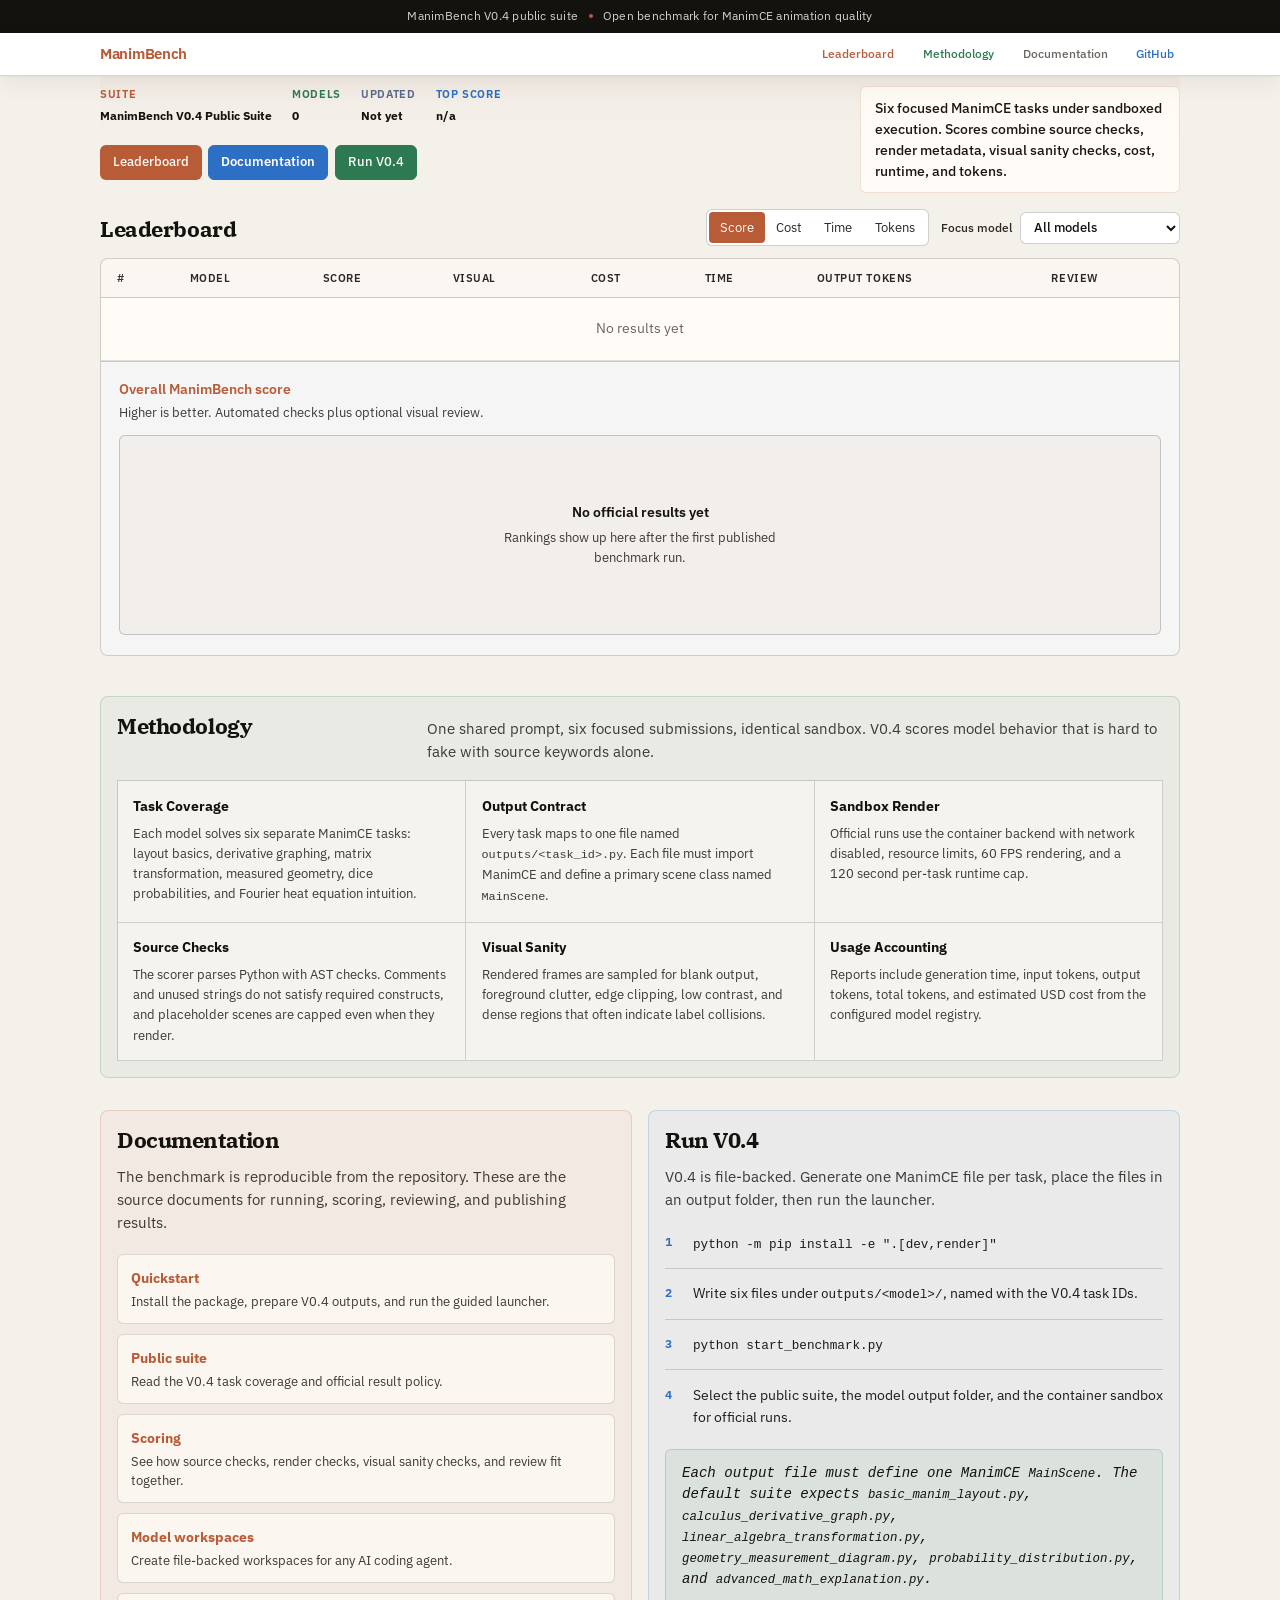
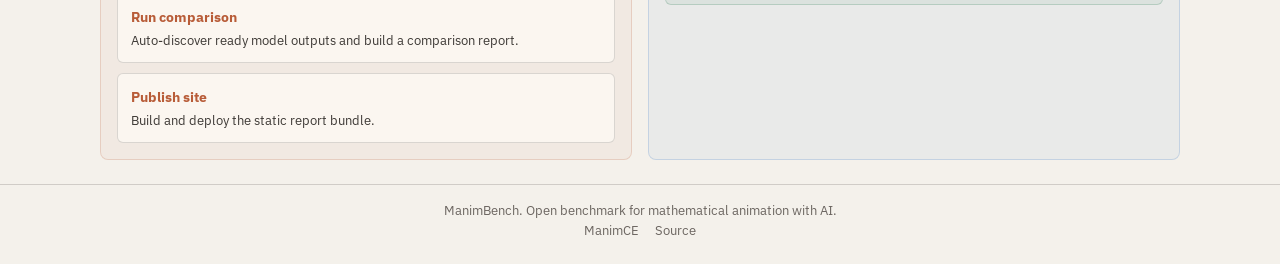
==== website/index.html @ dc855f78 "Add public website with methodology and documentation" ====
<!DOCTYPE html>
<html lang="en">
  <head>
    <meta charset="utf-8" />
    <meta name="viewport" content="width=device-width, initial-scale=1" />
    <title>ManimBench</title>
    <meta
      name="description"
      content="ManimBench V0.4 ranks AI models on six focused Manim Community Edition animation tasks with sandboxed scoring, cost, runtime, and token accounting."
    />
    <link rel="preconnect" href="https://fonts.googleapis.com" />
    <link rel="preconnect" href="https://fonts.gstatic.com" crossorigin />
    <link
      href="https://fonts.googleapis.com/css2?family=IBM+Plex+Sans:ital,wght@0,400;0,500;0,600;0,700;1,400&family=IBM+Plex+Serif:ital,wght@0,400;0,500;0,600;1,400&display=swap"
      rel="stylesheet"
    />
    <link rel="stylesheet" href="assets/css/style.css?v=20260531-docs-methodology" />
  </head>
  <body>
    <div class="notice-bar">
      <span>ManimBench V0.4 public suite</span>
      <span class="notice-dot" aria-hidden="true"></span>
      <span>Open benchmark for ManimCE animation quality</span>
    </div>

    <header class="site-header header-stripe">
      <div class="header-inner">
        <a class="brand" href="#top">ManimBench</a>
        <nav class="site-nav nav-even">
          <a href="#rankings">Leaderboard</a>
          <a href="#methodology">Methodology</a>
          <a href="#documentation">Documentation</a>
          <a href="https://github.com/NtrpyDev/manim-bench" class="nav-ghost" target="_blank" rel="noopener">GitHub</a>
        </nav>
      </div>
    </header>

    <main id="top">
      <section class="hero hero-compact hero-band hero-nav-fill">
        <dl class="hero-stats">
          <div><dt>Suite</dt><dd id="header-suite-label">V0.4 public</dd></div>
          <div><dt>Models</dt><dd id="header-model-count">0</dd></div>
          <div><dt>Updated</dt><dd id="header-updated-at">Not yet</dd></div>
          <div><dt>Top score</dt><dd id="hero-top-score">n/a</dd></div>
        </dl>
        <p class="hero-lede">Six focused ManimCE tasks under sandboxed execution. Scores combine source checks, render metadata, visual sanity checks, cost, runtime, and tokens.</p>
        <div class="hero-actions">
          <div class="btn-group">
            <a href="#rankings" class="btn btn-primary">Leaderboard</a>
            <a href="#documentation" class="btn btn-secondary">Documentation</a>
          </div>
          <a href="#run" class="btn btn-run">Run V0.4</a>
        </div>
        <span class="sr-only"><span id="suite-label">V0.4 public</span><span id="model-count">0</span><span id="updated-at">Not yet</span></span>
      </section>

      <section id="rankings" class="data-section">
        <div class="section-head">
          <h2>Leaderboard</h2>
          <div class="data-toolbar">
            <div class="metric-tabs" role="tablist" aria-label="Ranking metric">
              <button type="button" class="metric-tab active" data-metric="score" role="tab" aria-selected="true">Score</button>
              <button type="button" class="metric-tab" data-metric="cost" role="tab" aria-selected="false">Cost</button>
              <button type="button" class="metric-tab" data-metric="time" role="tab" aria-selected="false">Time</button>
              <button type="button" class="metric-tab" data-metric="tokens" role="tab" aria-selected="false">Tokens</button>
            </div>
            <label class="control">
              <span>Focus model</span>
              <select id="model-select" aria-label="Focus model"><option value="">All models</option></select>
            </label>
          </div>
        </div>
        <div class="data-card">
          <div class="table-wrap">
            <table class="results-table">
              <thead>
                <tr><th>#</th><th>Model</th><th>Score</th><th>Visual</th><th>Cost</th><th>Time</th><th>Output tokens</th><th>Review</th></tr>
              </thead>
              <tbody id="results-body"></tbody>
            </table>
          </div>
          <div class="chart-block">
            <div class="chart-header">
              <h3 id="chart-title">Overall ManimBench score</h3>
              <p id="chart-caption">Higher is better. Automated checks plus optional visual review.</p>
            </div>
            <div class="chart-body" id="chart-body">
              <canvas id="rank-chart" width="960" height="320" role="img" aria-label="Model ranking chart"></canvas>
              <div class="empty-state hidden" id="empty-state">
                <p class="empty-title">No official results yet</p>
                <p class="empty-sub">Rankings show up here after the first published benchmark run.</p>
              </div>
            </div>
          </div>
        </div>
      </section>

      <section id="methodology" class="prose-section methodology-section">
        <div class="prose-heading">
          <h2>Methodology</h2>
          <p class="section-lede">One shared prompt, six focused submissions, identical sandbox. V0.4 scores model behavior that is hard to fake with source keywords alone.</p>
        </div>
        <div class="methodology-grid">
          <article class="methodology-item">
            <h3>Task Coverage</h3>
            <p>Each model solves six separate ManimCE tasks: layout basics, derivative graphing, matrix transformation, measured geometry, dice probabilities, and Fourier heat equation intuition.</p>
          </article>
          <article class="methodology-item">
            <h3>Output Contract</h3>
            <p>Every task maps to one file named <code>outputs/&lt;task_id&gt;.py</code>. Each file must import ManimCE and define a primary scene class named <code>MainScene</code>.</p>
          </article>
          <article class="methodology-item">
            <h3>Sandbox Render</h3>
            <p>Official runs use the container backend with network disabled, resource limits, 60 FPS rendering, and a 120 second per-task runtime cap.</p>
          </article>
          <article class="methodology-item">
            <h3>Source Checks</h3>
            <p>The scorer parses Python with AST checks. Comments and unused strings do not satisfy required constructs, and placeholder scenes are capped even when they render.</p>
          </article>
          <article class="methodology-item">
            <h3>Visual Sanity</h3>
            <p>Rendered frames are sampled for blank output, foreground clutter, edge clipping, low contrast, and dense regions that often indicate label collisions.</p>
          </article>
          <article class="methodology-item">
            <h3>Usage Accounting</h3>
            <p>Reports include generation time, input tokens, output tokens, total tokens, and estimated USD cost from the configured model registry.</p>
          </article>
        </div>
      </section>

      <div class="split-sections">
        <section id="documentation" class="prose-section documentation-section">
          <h2>Documentation</h2>
          <p class="section-lede">The benchmark is reproducible from the repository. These are the source documents for running, scoring, reviewing, and publishing results.</p>
          <div class="documentation-links">
            <a href="https://github.com/NtrpyDev/manim-bench#quickstart" target="_blank" rel="noopener">
              <strong>Quickstart</strong>
              <span>Install the package, prepare V0.4 outputs, and run the guided launcher.</span>
            </a>
            <a href="https://github.com/NtrpyDev/manim-bench/blob/main/docs/public-suite.md" target="_blank" rel="noopener">
              <strong>Public suite</strong>
              <span>Read the V0.4 task coverage and official result policy.</span>
            </a>
            <a href="https://github.com/NtrpyDev/manim-bench/blob/main/docs/scoring.md" target="_blank" rel="noopener">
              <strong>Scoring</strong>
              <span>See how source checks, render checks, visual sanity checks, and review fit together.</span>
            </a>
            <a href="https://github.com/NtrpyDev/manim-bench/blob/main/docs/model-workspaces.md" target="_blank" rel="noopener">
              <strong>Model workspaces</strong>
              <span>Create file-backed workspaces for any AI coding agent.</span>
            </a>
            <a href="https://github.com/NtrpyDev/manim-bench/blob/main/docs/run-comparison.md" target="_blank" rel="noopener">
              <strong>Run comparison</strong>
              <span>Auto-discover ready model outputs and build a comparison report.</span>
            </a>
            <a href="https://github.com/NtrpyDev/manim-bench/blob/main/docs/deploy-site.md" target="_blank" rel="noopener">
              <strong>Publish site</strong>
              <span>Build and deploy the static report bundle.</span>
            </a>
          </div>
        </section>

        <section id="run" class="prose-section">
          <h2>Run V0.4</h2>
          <p class="section-lede">V0.4 is file-backed. Generate one ManimCE file per task, place the files in an output folder, then run the launcher.</p>
          <ol class="run-steps">
            <li><code>python -m pip install -e ".[dev,render]"</code></li>
            <li>Write six files under <code>outputs/&lt;model&gt;/</code>, named with the V0.4 task IDs.</li>
            <li><code>python start_benchmark.py</code></li>
            <li>Select the public suite, the model output folder, and the container sandbox for official runs.</li>
          </ol>
          <blockquote class="run-prompt" aria-label="Output contract">Each output file must define one ManimCE <code>MainScene</code>. The default suite expects <code>basic_manim_layout.py</code>, <code>calculus_derivative_graph.py</code>, <code>linear_algebra_transformation.py</code>, <code>geometry_measurement_diagram.py</code>, <code>probability_distribution.py</code>, and <code>advanced_math_explanation.py</code>.</blockquote>
        </section>
      </div>
    </main>

    <footer class="site-footer">
      <p>ManimBench. Open benchmark for mathematical animation with AI.</p>
      <p class="footer-links">
        <a href="https://www.manim.community/" target="_blank" rel="noopener">ManimCE</a>
        <a href="https://github.com/NtrpyDev/manim-bench" target="_blank" rel="noopener">Source</a>
      </p>
    </footer>

    <script src="assets/js/main.js" type="module"></script>
  </body>
</html>
---- website/assets/css/style.css ----
:root {
  color-scheme: light;
  --bg: #f4f1eb;
  --bg-card: #fffcf7;
  --bg-elevated: #ffffff;
  --ink: #14120f;
  --text: #1f1c18;
  --text-muted: #6b6560;
  --hairline: rgba(20, 18, 15, 0.1);
  --hairline-strong: rgba(20, 18, 15, 0.16);
  --accent: #b85c38;
  --accent-hover: #9a4a2c;
  --accent-soft: rgba(184, 92, 56, 0.1);
  --good: #2d7a52;
  --bad: #b83d3d;
  --warn: #9a6b1a;
  --chart-1: #5c6b8a;
  --chart-2: #7a8ba8;
  --chart-3: #4a6741;
  --chart-4: #b85c38;
  --chart-5: #8b6914;
  --radius: 8px;
  --radius-sm: 6px;
  --font-sans: "IBM Plex Sans", system-ui, sans-serif;
  --font-serif: "IBM Plex Serif", Georgia, serif;
  --max: 1080px;
  --shadow: 0 1px 2px rgba(20, 18, 15, 0.04), 0 8px 24px rgba(20, 18, 15, 0.06);
  --stripe-accent: var(--accent);
}

*,
*::before,
*::after {
  box-sizing: border-box;
}

html {
  scroll-behavior: smooth;
}

body {
  margin: 0;
  min-height: 100vh;
  font-family: var(--font-sans);
  font-size: 16px;
  line-height: 1.55;
  color: var(--text);
  background: var(--bg);
}

a {
  color: inherit;
  text-decoration: none;
}

code,
pre,
blockquote.run-prompt {
  font-family: ui-monospace, "SF Mono", Menlo, monospace;
  font-size: 0.88em;
}

.sr-only {
  position: absolute;
  width: 1px;
  height: 1px;
  padding: 0;
  margin: -1px;
  overflow: hidden;
  clip: rect(0, 0, 0, 0);
  border: 0;
}

.notice-bar {
  display: flex;
  align-items: center;
  justify-content: center;
  gap: 0.65rem;
  padding: 0.45rem 1rem;
  font-size: 0.75rem;
  letter-spacing: 0.02em;
  color: var(--text-muted);
  background: var(--ink);
  color: rgba(255, 252, 247, 0.82);
}

.notice-dot {
  width: 4px;
  height: 4px;
  border-radius: 50%;
  background: var(--accent);
}

.site-header.header-stripe {
  background: var(--bg-elevated);
  border-bottom: 1px solid var(--hairline-strong);
  box-shadow: var(--shadow);
  backdrop-filter: none;
}

.site-header.header-stripe .header-inner {
  min-height: 42px;
}

.site-header.header-stripe .brand {
  color: var(--accent);
  padding-left: 0;
  border-left: none;
}

.site-header.header-stripe .site-nav {
  gap: 0.25rem;
}

.site-header.header-stripe .site-nav a {
  padding: 0.25rem 0.5rem;
  font-size: 0.78rem;
  font-weight: 500;
}

.site-header.header-stripe .site-nav a[href="#rankings"] {
  color: var(--accent);
}

.site-header.header-stripe .site-nav a[href="#methodology"] {
  color: var(--good);
}

.site-header.header-stripe .site-nav.nav-even {
  gap: 1.1rem;
}

.site-header.header-stripe .site-nav.nav-even a {
  padding: 0.25rem 0.35rem;
}

.site-header.header-stripe .nav-ghost {
  color: #2d6fc4;
  font-weight: 650;
}

.site-header.header-stripe .nav-ghost:hover {
  color: #1f5aa8;
}

.site-header {
  position: sticky;
  top: 0;
  z-index: 20;
}

.header-inner {
  width: min(var(--max), calc(100% - 2rem));
  margin: 0 auto;
  min-height: 52px;
  display: flex;
  align-items: center;
  justify-content: space-between;
  gap: 1rem;
}

.brand {
  font-size: 0.92rem;
  font-weight: 650;
  letter-spacing: -0.02em;
  color: var(--ink);
}

.site-nav {
  display: flex;
  align-items: center;
  gap: 0.75rem;
  font-size: 0.8125rem;
  color: var(--text-muted);
}

.site-nav a:hover {
  color: var(--text);
}

.nav-ghost {
  padding: 0.3rem 0.6rem;
}

.nav-cta {
  padding: 0.35rem 0.75rem;
  border-radius: var(--radius-sm);
  background: var(--ink);
  color: #fffcf7;
  font-weight: 500;
}

.nav-cta:hover {
  background: #2a2724;
}

main {
  width: min(var(--max), calc(100% - 2rem));
  margin: 0 auto;
}

.hero.hero-compact {
  padding: 1.15rem 0 1rem;
  max-width: none;
  display: flex;
  flex-wrap: wrap;
  align-items: baseline;
  gap: 0.5rem 1.25rem;
}

.hero.hero-compact .hero-kicker {
  width: 100%;
  margin-bottom: 0;
  font-size: 0.68rem;
}

.hero.hero-compact h1 {
  margin: 0;
  font-size: clamp(1.5rem, 3vw, 2rem);
  flex: 1 1 16rem;
  padding-left: 0.15rem;
  border-left: 3px solid var(--accent);
}

.hero.hero-compact .hero-lede {
  width: 100%;
  margin: 0;
  font-size: 0.92rem;
  max-width: 52rem;
}

.hero.hero-compact .hero-actions {
  margin: 0;
  gap: 0.5rem;
  width: 100%;
  align-items: center;
}

.hero-actions .btn-group {
  display: contents;
}

.hero-actions .btn {
  min-height: 2.125rem;
  display: inline-flex;
  align-items: center;
}

.btn-run {
  margin-left: 0;
  background: var(--chart-1);
  color: #fffcf7;
}

.btn-run:hover {
  background: #4a5568;
}

.hero.hero-compact .hero-actions .btn {
  padding: 0.4rem 0.75rem;
  font-size: 0.8125rem;
}

.hero.hero-compact.hero-band {
  display: grid;
  grid-template-columns: auto 1fr;
  grid-template-rows: auto auto;
  column-gap: 2rem;
  row-gap: 0.4rem;
  padding: 0.65rem 0 0.5rem;
  background: linear-gradient(
    180deg,
    rgba(184, 92, 56, 0.04) 0%,
    transparent 55%
  );
  border-radius: var(--radius-sm);
}

.hero.hero-compact.hero-band .hero-stats {
  display: flex;
  grid-column: 1;
  grid-row: 1;
  gap: 1rem 1.25rem;
  margin: 0;
  padding: 0;
  border: none;
  font-size: 0.72rem;
}

.hero.hero-compact.hero-band .hero-stats::before {
  display: none;
}

.hero.hero-compact.hero-band .hero-stats dd {
  font-size: 0.78rem;
  color: var(--ink);
  font-weight: 700;
}

.hero.hero-compact.hero-band .hero-stats > div:nth-child(1) dt {
  color: var(--accent);
}

.hero.hero-compact.hero-band .hero-stats > div:nth-child(2) dt {
  color: var(--good);
}

.hero.hero-compact.hero-band .hero-stats > div:nth-child(3) dt {
  color: var(--chart-1);
}

.hero.hero-compact.hero-band .hero-stats > div:nth-child(4) dt {
  color: #2d6fc4;
}

.hero.hero-compact.hero-band .hero-stats dt {
  font-weight: 650;
}

.hero.hero-compact.hero-band .hero-lede {
  grid-column: 2;
  grid-row: 1 / span 2;
  margin: 0;
  max-width: 40ch;
  justify-self: end;
  align-self: center;
  background: rgba(255, 252, 247, 0.92);
  border: 1px solid rgba(184, 92, 56, 0.18);
  border-radius: var(--radius-sm);
  box-shadow: none;
  padding: 0.65rem 0.85rem;
  font-size: 0.875rem;
  line-height: 1.5;
  font-weight: 500;
  color: #1a1714;
}

.hero.hero-compact.hero-band .hero-actions {
  grid-column: 1;
  grid-row: 2;
  flex-direction: row;
  width: auto;
  gap: 0.4rem;
  margin: 0;
  align-self: start;
}

.hero.hero-compact.hero-band .hero-actions .btn-group {
  display: contents;
}

.hero.hero-compact.hero-band.hero-nav-fill .btn-primary {
  background: var(--accent);
  color: #fffcf7;
}

.hero.hero-compact.hero-band.hero-nav-fill .btn-secondary {
  background: #2d6fc4;
  color: #fffcf7;
  border-color: #2d6fc4;
  font-weight: 600;
}

.hero.hero-compact.hero-band.hero-nav-fill .btn-secondary:hover {
  background: #1f5aa8;
  border-color: #1f5aa8;
}

.hero.hero-compact.hero-band.hero-nav-fill .btn-run {
  background: var(--good);
  color: #fffcf7;
  border-color: var(--good);
}

.hero.hero-compact.hero-band.hero-nav-fill .btn-run:hover {
  background: #236b4a;
  border-color: #236b4a;
}

.hero-kicker {
  margin: 0 0 0.75rem;
  font-size: 0.72rem;
  font-weight: 600;
  letter-spacing: 0.08em;
  text-transform: uppercase;
  color: var(--accent);
}

.hero h1 {
  font-family: var(--font-serif);
  font-weight: 400;
  line-height: 1.08;
  letter-spacing: -0.03em;
  color: var(--ink);
}

.hero-lede {
  color: var(--text-muted);
}

.hero-actions {
  display: flex;
  flex-wrap: wrap;
}

.hero.hero-compact .hero-stats {
  width: 100%;
  gap: 1.25rem;
  padding-top: 0.85rem;
  margin-top: 0.35rem;
  font-size: 0.85rem;
  position: relative;
  border-top: none;
}

.hero.hero-compact .hero-stats::before {
  content: "";
  position: absolute;
  top: 0;
  left: 0;
  right: 0;
  height: 3px;
  background: var(--stripe-accent);
  border-radius: 2px;
}

.hero-stats > div:nth-child(1) dt { color: var(--accent); }
.hero-stats > div:nth-child(2) dt { color: var(--good); }
.hero-stats > div:nth-child(3) dt { color: var(--chart-1); }
.hero-stats > div:nth-child(4) dt { color: var(--chart-2); }

.btn {
  display: inline-flex;
  align-items: center;
  padding: 0.55rem 1rem;
  border-radius: var(--radius-sm);
  font-size: 0.875rem;
  font-weight: 500;
  border: 1px solid transparent;
}

.btn-primary {
  background: var(--accent);
  color: #fffcf7;
}

.btn-primary:hover {
  background: var(--accent-hover);
}

.btn-secondary {
  border-color: rgba(122, 139, 168, 0.35);
  background: var(--bg-elevated);
  color: var(--chart-2);
  font-weight: 600;
}

.btn-secondary:hover {
  border-color: var(--chart-1);
  color: var(--chart-1);
}

.hero-stats {
  display: flex;
  flex-wrap: wrap;
  gap: 1.5rem 2rem;
  margin: 0;
  padding-top: 1.5rem;
  border-top: 1px solid var(--hairline);
}

.hero-stats dt {
  margin: 0 0 0.15rem;
  font-size: 0.68rem;
  font-weight: 600;
  letter-spacing: 0.06em;
  text-transform: uppercase;
  color: var(--text-muted);
}

.hero-stats dd {
  margin: 0;
  font-size: 0.95rem;
  font-weight: 600;
  color: var(--ink);
}

.data-section {
  padding: 0.5rem 0 1.5rem;
}

.section-head h2,
.prose-section h2 {
  margin: 0;
  font-family: var(--font-serif);
  font-size: 1.35rem;
  font-weight: 700;
  letter-spacing: -0.02em;
  color: var(--ink);
  padding-left: 0;
  border-left: none;
}

.data-toolbar {
  display: flex;
  align-items: center;
  gap: 0.75rem;
  flex-wrap: wrap;
}

.metric-tabs {
  display: inline-flex;
  padding: 2px;
  border-radius: var(--radius-sm);
  border: 1px solid rgba(20, 18, 15, 0.2);
  background: var(--bg-elevated);
}

.metric-tab {
  border: none;
  background: transparent;
  color: #2a2724;
  font: inherit;
  font-size: 0.8125rem;
  padding: 0.35rem 0.7rem;
  border-radius: 4px;
  cursor: pointer;
}

.metric-tab:hover {
  color: var(--accent);
  background: var(--accent-soft);
}

.metric-tab.active {
  background: var(--accent);
  color: #fffcf7;
}

.section-head {
  display: flex;
  align-items: flex-end;
  justify-content: space-between;
  gap: 1rem;
  margin-bottom: 0.75rem;
  flex-wrap: wrap;
}

.control {
  display: flex;
  align-items: center;
  gap: 0.5rem;
  font-size: 0.75rem;
  color: #2a2724;
  font-weight: 500;
}

.control select {
  min-width: 10rem;
  padding: 0.35rem 0.55rem;
  border-radius: var(--radius-sm);
  border: 1px solid rgba(20, 18, 15, 0.2);
  background: var(--bg-elevated);
  color: var(--ink);
  font: inherit;
  font-size: 0.8125rem;
}

.data-card {
  border-radius: var(--radius);
  border: 1px solid rgba(20, 18, 15, 0.2);
  background: var(--bg-card);
  box-shadow: none;
  overflow: hidden;
}

.data-card::before {
  display: none;
}

.table-wrap {
  overflow-x: auto;
}

.results-table {
  width: 100%;
  border-collapse: collapse;
  font-size: 0.875rem;
}

.results-table th,
.results-table td {
  padding: 0.65rem 1rem;
  text-align: left;
  border-bottom: 1px solid rgba(20, 18, 15, 0.12);
}

.results-table th {
  font-size: 0.68rem;
  letter-spacing: 0.05em;
  text-transform: uppercase;
  color: #2a2724;
  font-weight: 600;
  background: rgba(20, 18, 15, 0.02);
  border-bottom-color: rgba(20, 18, 15, 0.2);
}

.results-table td {
  color: var(--ink);
}

.results-table tbody tr {
  transition: background 0.12s ease;
}

.results-table tbody tr:hover,
.results-table tbody tr.focused {
  background: var(--accent-soft);
}

.results-table tbody tr.dimmed {
  opacity: 0.45;
}

.chart-block {
  padding: 1rem 1.15rem 1.25rem;
  border-top: 1px solid rgba(20, 18, 15, 0.2);
  background: rgba(45, 111, 196, 0.05);
}

.chart-header h3 {
  margin: 0 0 0.15rem;
  font-size: 0.9rem;
  font-weight: 600;
  color: var(--accent);
}

.chart-header p {
  margin: 0;
  color: #3d3935;
  font-size: 0.82rem;
}

.chart-body {
  position: relative;
  min-height: 200px;
  margin-top: 0.75rem;
}

#rank-chart {
  width: 100%;
  height: auto;
  display: block;
}

.empty-state {
  display: flex;
  flex-direction: column;
  align-items: center;
  justify-content: center;
  min-height: 200px;
  text-align: center;
  padding: 1.5rem 1rem;
  border-radius: var(--radius-sm);
  border: 1px solid rgba(20, 18, 15, 0.2);
  background: rgba(184, 92, 56, 0.04);
}

.empty-title {
  margin: 0 0 0.3rem;
  font-size: 0.9rem;
  font-weight: 600;
  color: var(--ink);
}

.empty-sub {
  margin: 0;
  color: #3d3935;
  font-size: 0.82rem;
  max-width: 18rem;
}

.hidden {
  display: none !important;
}

.badge {
  display: inline-block;
  padding: 0.12rem 0.45rem;
  border-radius: 999px;
  font-size: 0.7rem;
  text-transform: capitalize;
  font-weight: 500;
}

.badge-pass {
  background: rgba(45, 122, 82, 0.12);
  color: var(--good);
}

.badge-partial {
  background: rgba(154, 107, 26, 0.12);
  color: var(--warn);
}

.badge-fail {
  background: rgba(184, 61, 61, 0.12);
  color: var(--bad);
}

.badge-pending {
  background: rgba(92, 107, 138, 0.12);
  color: var(--chart-1);
}

.methodology-section {
  margin-top: 1rem;
  margin-bottom: 1rem;
}

.prose-heading {
  display: flex;
  align-items: baseline;
  justify-content: space-between;
  gap: 1.5rem;
  margin-bottom: 1rem;
}

.prose-heading .section-lede {
  max-width: 46rem;
  margin: 0;
}

.methodology-grid {
  display: grid;
  grid-template-columns: repeat(3, minmax(0, 1fr));
  border-top: 1px solid var(--hairline-strong);
  border-left: 1px solid var(--hairline-strong);
}

.methodology-item {
  padding: 0.85rem 0.95rem 0.95rem;
  border-right: 1px solid var(--hairline-strong);
  border-bottom: 1px solid var(--hairline-strong);
  background: rgba(255, 252, 247, 0.56);
}

.methodology-item h3 {
  margin: 0 0 0.35rem;
  font-size: 0.9rem;
  color: var(--ink);
}

.methodology-item p {
  margin: 0;
  color: #3d3935;
  font-size: 0.84rem;
  line-height: 1.5;
}

.methodology-item code,
.documentation-links code {
  font-style: normal;
}

.split-sections {
  display: grid;
  grid-template-columns: 1fr 1fr;
  gap: 1rem;
  padding-bottom: 1.5rem;
  border-top: none;
  padding-top: 1rem;
}

.prose-section {
  max-width: none;
  background: var(--bg-card);
  box-shadow: none;
  border-radius: var(--radius);
  border: 1px solid var(--hairline-strong);
  padding: 0.85rem 1rem 1rem;
  overflow: hidden;
}

.prose-section::before {
  display: none;
}

#methodology.prose-section {
  background: rgba(45, 122, 82, 0.05);
  border-color: rgba(45, 122, 82, 0.2);
}

#run.prose-section {
  background: rgba(45, 111, 196, 0.05);
  border-color: rgba(45, 111, 196, 0.2);
}

.documentation-section.prose-section {
  background: rgba(184, 92, 56, 0.05);
  border-color: rgba(184, 92, 56, 0.2);
}

.documentation-links {
  display: grid;
  gap: 0.65rem;
}

.documentation-links a {
  display: grid;
  gap: 0.2rem;
  padding: 0.72rem 0.8rem;
  border: 1px solid rgba(20, 18, 15, 0.14);
  border-radius: var(--radius-sm);
  background: rgba(255, 252, 247, 0.68);
}

.documentation-links a:hover {
  border-color: rgba(184, 92, 56, 0.42);
  background: rgba(184, 92, 56, 0.08);
}

.documentation-links strong {
  color: var(--accent);
  font-size: 0.9rem;
}

.documentation-links span {
  color: #3d3935;
  font-size: 0.82rem;
  line-height: 1.45;
}

.measure-list strong {
  color: var(--ink);
  font-weight: 600;
}

.measure-list li:nth-child(1) strong {
  color: var(--accent);
}

.measure-list li:nth-child(2) strong {
  color: var(--good);
}

.measure-list li:nth-child(3) strong {
  color: var(--chart-1);
}

.measure-list li:nth-child(4) strong {
  color: #2d6fc4;
}

.section-lede {
  margin: 0.5rem 0 1.25rem;
  color: #3d3935;
  font-size: 0.92rem;
}

.measure-list,
.run-steps {
  margin: 0;
  padding: 0;
  list-style: none;
  color: var(--text);
  font-size: 0.9rem;
  line-height: 1.55;
}

.measure-list li,
.run-steps li {
  margin-bottom: 0.85rem;
  padding-bottom: 0.85rem;
  border-bottom: 1px solid var(--hairline-strong);
}

.measure-list li:last-child,
.run-steps li:last-child {
  margin-bottom: 0;
  padding-bottom: 0;
  border-bottom: none;
}

.run-steps {
  padding-left: 0;
  counter-reset: run;
}

.run-steps li {
  counter-increment: run;
  padding-left: 1.75rem;
  position: relative;
}

.run-steps li::before {
  content: counter(run);
  position: absolute;
  left: 0;
  top: 0.1rem;
  font-size: 0.72rem;
  font-weight: 650;
  color: #2d6fc4;
}

blockquote.run-prompt {
  margin: 1.25rem 0 0;
  padding: 0.85rem 1rem;
  border: 1px solid rgba(45, 122, 82, 0.22);
  border-radius: var(--radius-sm);
  background: rgba(45, 122, 82, 0.07);
  color: var(--ink);
  font-style: italic;
  line-height: 1.5;
}

.site-footer {
  padding: 1rem 0 1.5rem;
  border-top: 1px solid var(--hairline-strong);
  color: var(--text-muted);
  font-size: 0.82rem;
  text-align: center;
}

.site-footer p {
  margin: 0;
}

.footer-links {
  margin: 0.35rem 0 0;
  display: flex;
  justify-content: center;
  gap: 1rem;
}

.footer-links a:hover {
  color: var(--accent);
}

@media (max-width: 800px) {
  .prose-heading {
    display: block;
  }

  .prose-heading .section-lede {
    margin-top: 0.5rem;
  }

  .methodology-grid {
    grid-template-columns: 1fr;
  }

  .split-sections {
    grid-template-columns: 1fr;
    gap: 1rem;
  }

  .section-head {
    flex-direction: column;
    align-items: stretch;
  }

  .data-toolbar {
    flex-direction: column;
    align-items: stretch;
  }

  .control select {
    width: 100%;
  }

  .site-nav a:not(.nav-cta):not(.nav-ghost) {
    display: none;
  }

  .hero-stats {
    gap: 1rem 1.5rem;
  }
}

@media (prefers-reduced-motion: reduce) {
  html {
    scroll-behavior: auto;
  }
}
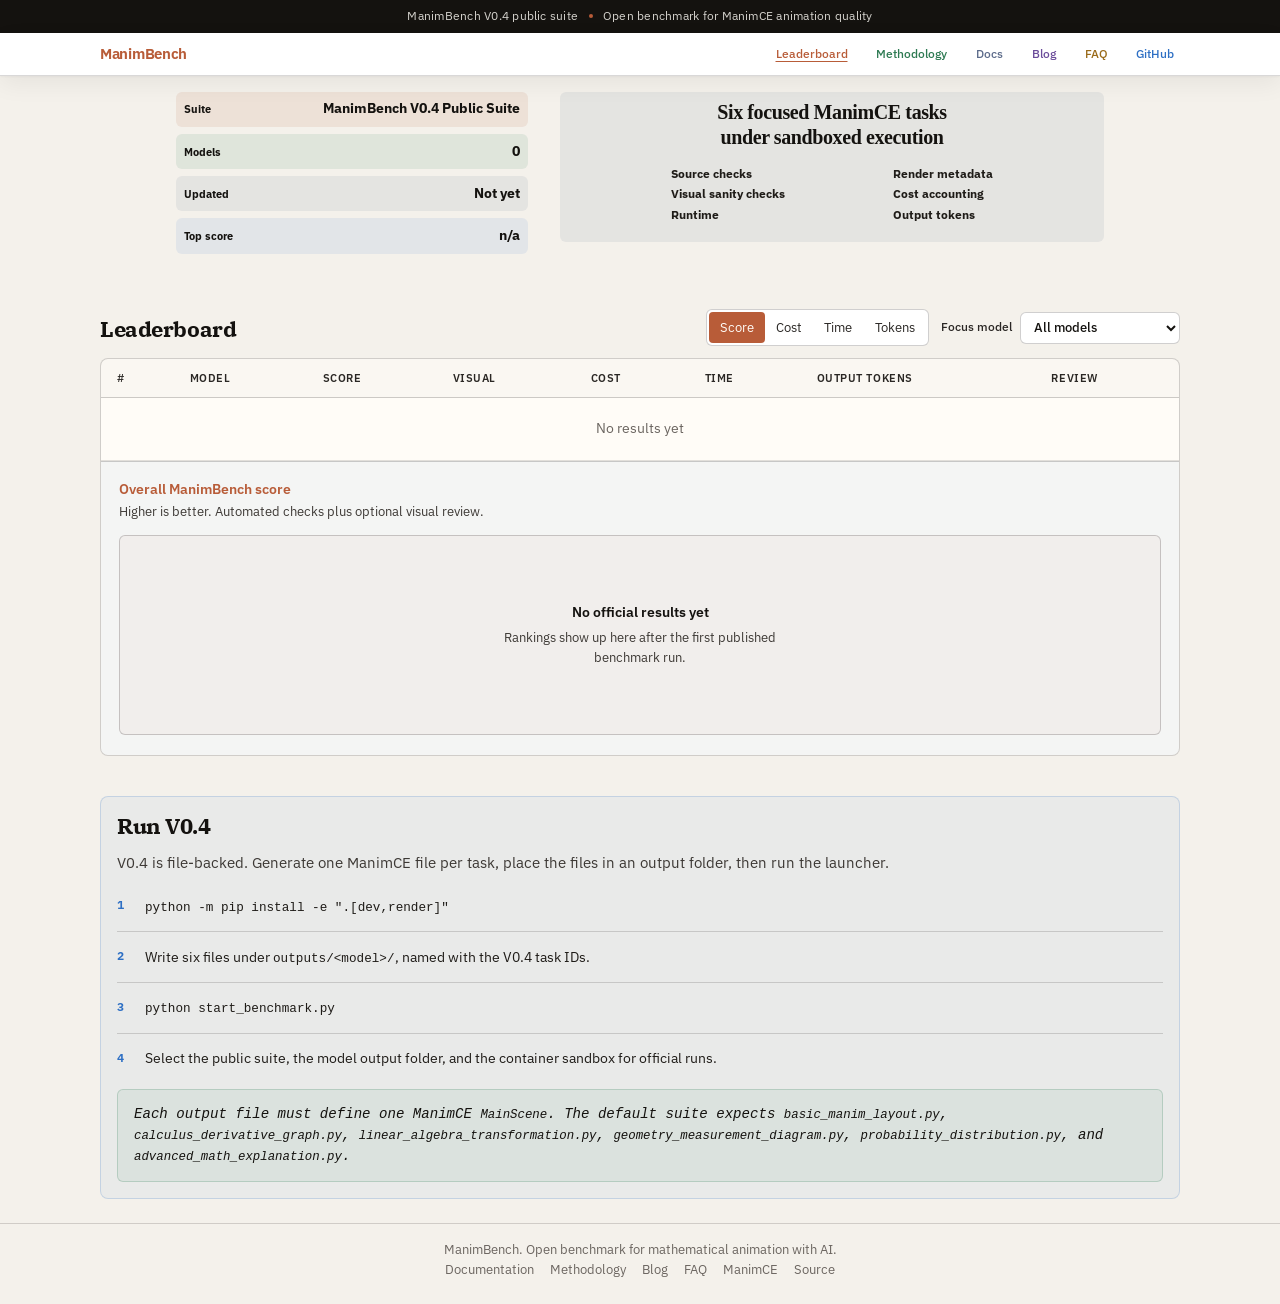
==== commit d6a04236: "Update homepage hero layout and expand public site pages. Center the bold stats hero, refine the led" ====
--- a/website/index.html
+++ b/website/index.html
@@ -14,7 +14,7 @@
       href="https://fonts.googleapis.com/css2?family=IBM+Plex+Sans:ital,wght@0,400;0,500;0,600;0,700;1,400&family=IBM+Plex+Serif:ital,wght@0,400;0,500;0,600;1,400&display=swap"
       rel="stylesheet"
     />
-    <link rel="stylesheet" href="assets/css/style.css?v=20260531-docs-methodology" />
+    <link rel="stylesheet" href="assets/css/style.css?v=20260601-hero-lede-tint-fix" />
   </head>
   <body>
     <div class="notice-bar">
@@ -25,34 +25,41 @@
 
     <header class="site-header header-stripe">
       <div class="header-inner">
-        <a class="brand" href="#top">ManimBench</a>
-        <nav class="site-nav nav-even">
-          <a href="#rankings">Leaderboard</a>
-          <a href="#methodology">Methodology</a>
-          <a href="#documentation">Documentation</a>
+        <a class="brand" href="index.html">ManimBench</a>
+        <nav class="site-nav nav-even" aria-label="Primary">
+          <a href="index.html#rankings" aria-current="page">Leaderboard</a>
+          <a href="methodology.html">Methodology</a>
+          <a href="docs.html">Docs</a>
+          <a href="blog/index.html">Blog</a>
+          <a href="faq.html">FAQ</a>
           <a href="https://github.com/NtrpyDev/manim-bench" class="nav-ghost" target="_blank" rel="noopener">GitHub</a>
         </nav>
       </div>
     </header>
 
     <main id="top">
-      <section class="hero hero-compact hero-band hero-nav-fill">
-        <dl class="hero-stats">
+
+      <section class="hero hero-compact hero-band hero-nav-fill hero-bold-scale">
+        <dl class="hero-lay-stats hero-stats-tint">
           <div><dt>Suite</dt><dd id="header-suite-label">V0.4 public</dd></div>
           <div><dt>Models</dt><dd id="header-model-count">0</dd></div>
           <div><dt>Updated</dt><dd id="header-updated-at">Not yet</dd></div>
           <div><dt>Top score</dt><dd id="hero-top-score">n/a</dd></div>
         </dl>
-        <p class="hero-lede">Six focused ManimCE tasks under sandboxed execution. Scores combine source checks, render metadata, visual sanity checks, cost, runtime, and tokens.</p>
-        <div class="hero-actions">
-          <div class="btn-group">
-            <a href="#rankings" class="btn btn-primary">Leaderboard</a>
-            <a href="#documentation" class="btn btn-secondary">Documentation</a>
-          </div>
-          <a href="#run" class="btn btn-run">Run V0.4</a>
+        <div class="hero-lay-lede hero-lede-bold-rule">
+          <p class="hero-lede-intro">Six focused ManimCE tasks<br />under sandboxed execution</p>
+          <ul class="hero-lede-measures">
+            <li>Source checks</li>
+            <li>Render metadata</li>
+            <li>Visual sanity checks</li>
+            <li>Cost accounting</li>
+            <li>Runtime</li>
+            <li>Output tokens</li>
+          </ul>
         </div>
         <span class="sr-only"><span id="suite-label">V0.4 public</span><span id="model-count">0</span><span id="updated-at">Not yet</span></span>
       </section>
+
 
       <section id="rankings" class="data-section">
         <div class="section-head">
@@ -95,72 +102,10 @@
         </div>
       </section>
 
-      <section id="methodology" class="prose-section methodology-section">
-        <div class="prose-heading">
-          <h2>Methodology</h2>
-          <p class="section-lede">One shared prompt, six focused submissions, identical sandbox. V0.4 scores model behavior that is hard to fake with source keywords alone.</p>
-        </div>
-        <div class="methodology-grid">
-          <article class="methodology-item">
-            <h3>Task Coverage</h3>
-            <p>Each model solves six separate ManimCE tasks: layout basics, derivative graphing, matrix transformation, measured geometry, dice probabilities, and Fourier heat equation intuition.</p>
-          </article>
-          <article class="methodology-item">
-            <h3>Output Contract</h3>
-            <p>Every task maps to one file named <code>outputs/&lt;task_id&gt;.py</code>. Each file must import ManimCE and define a primary scene class named <code>MainScene</code>.</p>
-          </article>
-          <article class="methodology-item">
-            <h3>Sandbox Render</h3>
-            <p>Official runs use the container backend with network disabled, resource limits, 60 FPS rendering, and a 120 second per-task runtime cap.</p>
-          </article>
-          <article class="methodology-item">
-            <h3>Source Checks</h3>
-            <p>The scorer parses Python with AST checks. Comments and unused strings do not satisfy required constructs, and placeholder scenes are capped even when they render.</p>
-          </article>
-          <article class="methodology-item">
-            <h3>Visual Sanity</h3>
-            <p>Rendered frames are sampled for blank output, foreground clutter, edge clipping, low contrast, and dense regions that often indicate label collisions.</p>
-          </article>
-          <article class="methodology-item">
-            <h3>Usage Accounting</h3>
-            <p>Reports include generation time, input tokens, output tokens, total tokens, and estimated USD cost from the configured model registry.</p>
-          </article>
-        </div>
-      </section>
+
 
       <div class="split-sections">
-        <section id="documentation" class="prose-section documentation-section">
-          <h2>Documentation</h2>
-          <p class="section-lede">The benchmark is reproducible from the repository. These are the source documents for running, scoring, reviewing, and publishing results.</p>
-          <div class="documentation-links">
-            <a href="https://github.com/NtrpyDev/manim-bench#quickstart" target="_blank" rel="noopener">
-              <strong>Quickstart</strong>
-              <span>Install the package, prepare V0.4 outputs, and run the guided launcher.</span>
-            </a>
-            <a href="https://github.com/NtrpyDev/manim-bench/blob/main/docs/public-suite.md" target="_blank" rel="noopener">
-              <strong>Public suite</strong>
-              <span>Read the V0.4 task coverage and official result policy.</span>
-            </a>
-            <a href="https://github.com/NtrpyDev/manim-bench/blob/main/docs/scoring.md" target="_blank" rel="noopener">
-              <strong>Scoring</strong>
-              <span>See how source checks, render checks, visual sanity checks, and review fit together.</span>
-            </a>
-            <a href="https://github.com/NtrpyDev/manim-bench/blob/main/docs/model-workspaces.md" target="_blank" rel="noopener">
-              <strong>Model workspaces</strong>
-              <span>Create file-backed workspaces for any AI coding agent.</span>
-            </a>
-            <a href="https://github.com/NtrpyDev/manim-bench/blob/main/docs/run-comparison.md" target="_blank" rel="noopener">
-              <strong>Run comparison</strong>
-              <span>Auto-discover ready model outputs and build a comparison report.</span>
-            </a>
-            <a href="https://github.com/NtrpyDev/manim-bench/blob/main/docs/deploy-site.md" target="_blank" rel="noopener">
-              <strong>Publish site</strong>
-              <span>Build and deploy the static report bundle.</span>
-            </a>
-          </div>
-        </section>
-
-        <section id="run" class="prose-section">
+        <section id="run" class="prose-section run-section">
           <h2>Run V0.4</h2>
           <p class="section-lede">V0.4 is file-backed. Generate one ManimCE file per task, place the files in an output folder, then run the launcher.</p>
           <ol class="run-steps">
@@ -169,14 +114,20 @@
             <li><code>python start_benchmark.py</code></li>
             <li>Select the public suite, the model output folder, and the container sandbox for official runs.</li>
           </ol>
-          <blockquote class="run-prompt" aria-label="Output contract">Each output file must define one ManimCE <code>MainScene</code>. The default suite expects <code>basic_manim_layout.py</code>, <code>calculus_derivative_graph.py</code>, <code>linear_algebra_transformation.py</code>, <code>geometry_measurement_diagram.py</code>, <code>probability_distribution.py</code>, and <code>advanced_math_explanation.py</code>.</blockquote>
+          <p class="run-prompt" aria-label="Output contract">Each output file must define one ManimCE <code>MainScene</code>. The default suite expects <code>basic_manim_layout.py</code>, <code>calculus_derivative_graph.py</code>, <code>linear_algebra_transformation.py</code>, <code>geometry_measurement_diagram.py</code>, <code>probability_distribution.py</code>, and <code>advanced_math_explanation.py</code>.</p>
         </section>
       </div>
+
+
     </main>
 
     <footer class="site-footer">
       <p>ManimBench. Open benchmark for mathematical animation with AI.</p>
       <p class="footer-links">
+        <a href="docs.html">Documentation</a>
+        <a href="methodology.html">Methodology</a>
+        <a href="blog/index.html">Blog</a>
+        <a href="faq.html">FAQ</a>
         <a href="https://www.manim.community/" target="_blank" rel="noopener">ManimCE</a>
         <a href="https://github.com/NtrpyDev/manim-bench" target="_blank" rel="noopener">Source</a>
       </p>
--- a/website/assets/css/style.css
+++ b/website/assets/css/style.css
@@ -55,7 +55,7 @@
 
 code,
 pre,
-blockquote.run-prompt {
+.run-prompt {
   font-family: ui-monospace, "SF Mono", Menlo, monospace;
   font-size: 0.88em;
 }
@@ -118,12 +118,30 @@
   font-weight: 500;
 }
 
-.site-header.header-stripe .site-nav a[href="#rankings"] {
+.site-header.header-stripe .site-nav a[href="#rankings"],
+.site-header.header-stripe .site-nav a[href="index.html#rankings"],
+.site-header.header-stripe .site-nav a[href="../index.html#rankings"] {
   color: var(--accent);
 }
 
-.site-header.header-stripe .site-nav a[href="#methodology"] {
+.site-header.header-stripe .site-nav a[href="methodology.html"],
+.site-header.header-stripe .site-nav a[href="../methodology.html"] {
   color: var(--good);
+}
+
+.site-header.header-stripe .site-nav a[href="docs.html"],
+.site-header.header-stripe .site-nav a[href="../docs.html"] {
+  color: #5c6b8a;
+}
+
+.site-header.header-stripe .site-nav a[href="blog/index.html"],
+.site-header.header-stripe .site-nav a[href="../blog/index.html"] {
+  color: #6b4c9a;
+}
+
+.site-header.header-stripe .site-nav a[href="faq.html"],
+.site-header.header-stripe .site-nav a[href="../faq.html"] {
+  color: #9a6b1a;
 }
 
 .site-header.header-stripe .site-nav.nav-even {
@@ -377,6 +395,125 @@
   border-color: #236b4a;
 }
 
+/* Bold scale hero (flat, no background gradient) */
+.hero.hero-compact.hero-band.hero-nav-fill.hero-bold-scale {
+  display: grid;
+  grid-template-columns: minmax(12rem, 22rem) minmax(16rem, 34rem);
+  justify-content: center;
+  gap: 2rem;
+  align-items: start;
+  padding: 0.975rem 0;
+  background: none;
+  border-radius: 0;
+}
+
+.hero-bold-scale .hero-lay-stats {
+  margin: 0;
+  padding: 0;
+  border: none;
+}
+
+.hero-bold-scale .hero-lay-stats::before {
+  display: none;
+}
+
+.hero-bold-scale .hero-stats-tint {
+  display: flex;
+  flex-direction: column;
+  gap: 0.43rem;
+}
+
+.hero-bold-scale .hero-stats-tint div {
+  display: flex;
+  justify-content: space-between;
+  align-items: baseline;
+  gap: 0.75rem;
+  padding: 0.43rem 0.5rem;
+  border-radius: var(--radius-sm);
+  border-bottom: none;
+}
+
+.hero-bold-scale .hero-stats-tint div:nth-child(1) {
+  background: rgba(184, 92, 56, 0.11);
+}
+
+.hero-bold-scale .hero-stats-tint div:nth-child(2) {
+  background: rgba(45, 122, 82, 0.1);
+}
+
+.hero-bold-scale .hero-stats-tint div:nth-child(3) {
+  background: rgba(92, 107, 138, 0.1);
+}
+
+.hero-bold-scale .hero-stats-tint div:nth-child(4) {
+  background: rgba(45, 111, 196, 0.09);
+}
+
+.hero-bold-scale .hero-stats-tint dt {
+  font-size: 0.68rem;
+  font-weight: 700;
+  color: var(--ink);
+}
+
+.hero-bold-scale .hero-stats-tint dd {
+  margin: 0;
+  font-size: 0.87rem;
+  font-weight: 800;
+  color: var(--ink);
+  text-align: right;
+}
+
+.hero-bold-scale .hero-lay-lede.hero-lede-bold-rule {
+  display: flex;
+  flex-direction: column;
+  align-items: center;
+  gap: 0.25rem;
+  width: 100%;
+  max-width: none;
+  margin: 0;
+  padding: 0.55rem 0.85rem 0.5rem;
+  border-radius: var(--radius-sm);
+  border-left: none;
+  align-self: start;
+  justify-self: start;
+  background: rgba(92, 107, 138, 0.1);
+}
+
+.hero-lede-bold-rule .hero-lede-intro {
+  margin: 0;
+  font-family: var(--font-serif);
+  font-size: clamp(1.15rem, 1.25rem, 1.65rem);
+  font-weight: 600;
+  line-height: 1.25;
+  letter-spacing: -0.02em;
+  color: var(--ink);
+  text-wrap: balance;
+  text-align: center;
+  padding-bottom: 0;
+  border-bottom: none;
+}
+
+.hero-lede-bold-rule .hero-lede-measures {
+  display: grid;
+  grid-template-columns: repeat(2, max-content);
+  justify-content: center;
+  column-gap: 6.75rem;
+  row-gap: 0.28rem;
+  width: fit-content;
+  max-width: 100%;
+  margin-inline: auto;
+  padding: 0;
+  list-style: none;
+  font-size: 0.73rem;
+  font-weight: 700;
+  line-height: 1.35;
+  color: var(--text);
+}
+
+.hero-lede-bold-rule .hero-lede-measures li {
+  padding-left: 0;
+}
+
 .hero-kicker {
   margin: 0 0 0.75rem;
   font-size: 0.72rem;
@@ -745,12 +882,82 @@
   background: rgba(255, 252, 247, 0.56);
 }
 
+.methodology-item h2,
 .methodology-item h3 {
   margin: 0 0 0.35rem;
   font-size: 0.9rem;
   color: var(--ink);
 }
 
+.methodology-detail {
+  margin-top: 1.5rem;
+  padding-top: 1.25rem;
+  border-top: 1px solid var(--hairline-strong);
+}
+
+.methodology-detail h2 {
+  margin: 0 0 0.65rem;
+  font-family: var(--font-serif);
+  font-size: 1.15rem;
+  font-weight: 600;
+  color: var(--ink);
+}
+
+.methodology-detail h3 {
+  margin: 1.15rem 0 0.4rem;
+  font-size: 0.9rem;
+  font-weight: 650;
+  color: var(--ink);
+}
+
+.methodology-detail p,
+.methodology-detail li {
+  color: #3d3935;
+  font-size: 0.9rem;
+  line-height: 1.6;
+}
+
+.methodology-detail p {
+  margin: 0 0 0.85rem;
+}
+
+.methodology-detail ul,
+.methodology-detail ol {
+  margin: 0 0 0.85rem;
+  padding-left: 1.25rem;
+}
+
+.methodology-detail li {
+  margin-bottom: 0.35rem;
+}
+
+.methodology-detail code {
+  font-size: 0.88em;
+  background: rgba(20, 18, 15, 0.06);
+  padding: 0.1em 0.35em;
+  border-radius: 4px;
+}
+
+.task-id-list {
+  display: grid;
+  gap: 0.5rem;
+  margin: 0 0 0.85rem;
+  padding-left: 0;
+  list-style: none;
+}
+
+.task-id-list li {
+  margin: 0;
+  padding: 0.55rem 0.65rem;
+  border: 1px solid var(--hairline-strong);
+  border-radius: var(--radius-sm);
+  background: rgba(255, 252, 247, 0.68);
+}
+
+.task-id-list code {
+  font-weight: 600;
+}
+
 .methodology-item p {
   margin: 0;
   color: #3d3935;
@@ -765,7 +972,7 @@
 
 .split-sections {
   display: grid;
-  grid-template-columns: 1fr 1fr;
+  grid-template-columns: 1fr;
   gap: 1rem;
   padding-bottom: 1.5rem;
   border-top: none;
@@ -786,19 +993,87 @@
   display: none;
 }
 
-#methodology.prose-section {
+#methodology.prose-section,
+.methodology-page.prose-section {
   background: rgba(45, 122, 82, 0.05);
   border-color: rgba(45, 122, 82, 0.2);
 }
 
+.page-main {
+  padding: 1.5rem 0 2.5rem;
+}
+
+.page-main .prose-section {
+  margin: 0;
+}
+
+.page-main .prose-heading h1 {
+  margin: 0;
+  font-family: var(--font-serif);
+  font-size: clamp(1.75rem, 4vw, 2.25rem);
+  font-weight: 600;
+  letter-spacing: -0.03em;
+  color: var(--ink);
+}
+
+.documentation-section.prose-section {
+  background: rgba(184, 92, 56, 0.05);
+  border-color: rgba(184, 92, 56, 0.2);
+}
+
+.documentation-main {
+  display: grid;
+  gap: 1rem;
+}
+
+.documentation-main .prose-section {
+  margin: 0;
+}
+
+.documentation-preview {
+  margin-top: 0.5rem;
+}
+
+.section-head-inline {
+  display: flex;
+  flex-wrap: wrap;
+  align-items: baseline;
+  justify-content: space-between;
+  gap: 0.5rem 1rem;
+  margin-bottom: 0.35rem;
+}
+
+.section-head-inline h2 {
+  margin: 0;
+}
+
+.section-more {
+  font-size: 0.875rem;
+  font-weight: 500;
+  color: var(--accent);
+  white-space: nowrap;
+}
+
+.section-more:hover {
+  color: var(--accent-hover);
+  text-decoration: underline;
+  text-underline-offset: 2px;
+}
+
+.documentation-links-compact {
+  margin-top: 0.75rem;
+}
+
+@media (min-width: 640px) {
+  .documentation-links-compact {
+    grid-template-columns: repeat(3, 1fr);
+  }
+}
+
+.run-section.prose-section,
 #run.prose-section {
   background: rgba(45, 111, 196, 0.05);
   border-color: rgba(45, 111, 196, 0.2);
-}
-
-.documentation-section.prose-section {
-  background: rgba(184, 92, 56, 0.05);
-  border-color: rgba(184, 92, 56, 0.2);
 }
 
 .documentation-links {
@@ -903,7 +1178,7 @@
   color: #2d6fc4;
 }
 
-blockquote.run-prompt {
+.run-prompt {
   margin: 1.25rem 0 0;
   padding: 0.85rem 1rem;
   border: 1px solid rgba(45, 122, 82, 0.22);
@@ -937,6 +1212,280 @@
   color: var(--accent);
 }
 
+.site-nav a[aria-current="page"] {
+  color: var(--ink);
+  font-weight: 650;
+  text-decoration: underline;
+  text-underline-offset: 3px;
+}
+
+.content-page {
+  padding: 2rem 0 3rem;
+  max-width: 42rem;
+}
+
+.content-header h1 {
+  margin: 0;
+  font-family: var(--font-serif);
+  font-size: clamp(2rem, 4.5vw, 2.65rem);
+  font-weight: 600;
+  letter-spacing: -0.035em;
+  color: var(--ink);
+  line-height: 1.12;
+}
+
+.content-lede {
+  margin: 0.85rem 0 0;
+  color: #3d3935;
+  font-family: var(--font-serif);
+  font-size: 1.125rem;
+  line-height: 1.6;
+  max-width: 38rem;
+}
+
+.content-meta,
+.article-byline {
+  margin: 0.85rem 0 0;
+  color: var(--text-muted);
+  font-size: 0.875rem;
+  line-height: 1.5;
+  letter-spacing: 0.01em;
+}
+
+.blog-index-meta {
+  display: block;
+  font-size: 0.78rem;
+  font-weight: 500;
+  letter-spacing: 0.04em;
+  text-transform: uppercase;
+  color: var(--text-muted);
+  margin-bottom: 0.35rem;
+}
+
+.blog-index-title {
+  display: block;
+  font-family: var(--font-serif);
+  font-size: 1.2rem;
+  font-weight: 600;
+  color: var(--ink);
+  margin-bottom: 0.35rem;
+  letter-spacing: -0.02em;
+}
+
+.blog-index-desc {
+  display: block;
+  color: #3d3935;
+  font-size: 0.95rem;
+  line-height: 1.55;
+  max-width: 36rem;
+}
+
+.article-page {
+  max-width: 46rem;
+}
+
+.article-body {
+  margin-top: 2rem;
+  color: var(--text);
+  font-size: 1.0625rem;
+  line-height: 1.75;
+}
+
+.article-body .article-lede {
+  margin: 0 0 1.5rem;
+  font-size: 1.2rem;
+  line-height: 1.65;
+  color: #2a2622;
+}
+
+.article-body p {
+  margin: 0 0 1.25rem;
+}
+
+.article-body h2 {
+  margin: 2.5rem 0 0.85rem;
+  font-family: var(--font-serif);
+  font-size: 1.35rem;
+  font-weight: 600;
+  letter-spacing: -0.02em;
+  color: var(--ink);
+  line-height: 1.25;
+}
+
+.article-body h3 {
+  margin: 1.75rem 0 0.6rem;
+  font-size: 1rem;
+  font-weight: 650;
+  color: var(--ink);
+}
+
+.article-body ul,
+.article-body ol {
+  margin: 0 0 1.25rem;
+  padding-left: 1.35rem;
+}
+
+.article-body li {
+  margin-bottom: 0.5rem;
+}
+
+.article-body li p {
+  margin-bottom: 0.5rem;
+}
+
+.article-body blockquote {
+  margin: 1.5rem 0;
+  padding: 0.1rem 0 0.1rem 1.25rem;
+  border-left: 3px solid rgba(184, 92, 56, 0.45);
+  color: #3d3935;
+  font-family: var(--font-serif);
+  font-size: 1.05rem;
+  line-height: 1.65;
+}
+
+.article-body hr {
+  margin: 2rem 0;
+  border: none;
+  border-top: 1px solid var(--hairline-strong);
+}
+
+.article-body strong {
+  font-weight: 650;
+  color: var(--ink);
+}
+
+.article-body em {
+  font-style: italic;
+}
+
+.article-body a {
+  color: var(--accent);
+  text-decoration: underline;
+  text-underline-offset: 2px;
+}
+
+.article-body a:hover {
+  color: var(--accent-hover);
+}
+
+.article-body code {
+  font-size: 0.88em;
+  background: rgba(20, 18, 15, 0.06);
+  padding: 0.1em 0.35em;
+  border-radius: 4px;
+}
+
+.blog-index {
+  list-style: none;
+  margin: 1.75rem 0 0;
+  padding: 0;
+  border-top: 1px solid var(--hairline-strong);
+}
+
+.blog-index li {
+  border-bottom: 1px solid var(--hairline-strong);
+}
+
+.blog-index a {
+  display: block;
+  padding: 1.35rem 0;
+  line-height: 1.55;
+  transition: color 0.12s ease;
+}
+
+.blog-index a:hover .blog-index-title {
+  color: var(--accent);
+}
+
+.article-back {
+  margin: 0 0 1.25rem;
+  font-size: 0.875rem;
+}
+
+.article-back a {
+  color: var(--text-muted);
+}
+
+.article-back a:hover {
+  color: var(--accent);
+}
+
+.faq-list {
+  margin-top: 1.5rem;
+  display: grid;
+  gap: 0.5rem;
+}
+
+.faq-item {
+  border: 1px solid var(--hairline-strong);
+  border-radius: var(--radius-sm);
+  background: var(--bg-card);
+  overflow: hidden;
+}
+
+.faq-item summary {
+  padding: 0.85rem 1rem;
+  font-weight: 600;
+  font-size: 0.925rem;
+  color: var(--ink);
+  cursor: pointer;
+  list-style: none;
+}
+
+.faq-item summary::-webkit-details-marker {
+  display: none;
+}
+
+.faq-item summary::after {
+  content: "+";
+  float: right;
+  color: var(--text-muted);
+  font-weight: 500;
+}
+
+.faq-item[open] summary::after {
+  content: "−";
+}
+
+.faq-item summary:hover {
+  background: rgba(184, 92, 56, 0.05);
+}
+
+.faq-item p {
+  margin: 0;
+  padding: 0 1rem 1rem;
+  color: #3d3935;
+  font-size: 0.9rem;
+  line-height: 1.6;
+}
+
+.faq-item p a {
+  color: var(--accent);
+  text-decoration: underline;
+  text-underline-offset: 2px;
+}
+
+.faq-item code {
+  font-size: 0.88em;
+  background: rgba(20, 18, 15, 0.06);
+  padding: 0.1em 0.35em;
+  border-radius: 4px;
+}
+
+.content-footer-note {
+  margin: 2rem 0 0;
+  padding-top: 1rem;
+  border-top: 1px solid var(--hairline-strong);
+  font-size: 0.875rem;
+  color: var(--text-muted);
+}
+
+.content-footer-note a {
+  color: var(--accent);
+  text-decoration: underline;
+  text-underline-offset: 2px;
+}
+
 @media (max-width: 800px) {
   .prose-heading {
     display: block;
@@ -969,10 +1518,6 @@
     width: 100%;
   }
 
-  .site-nav a:not(.nav-cta):not(.nav-ghost) {
-    display: none;
-  }
-
   .hero-stats {
     gap: 1rem 1.5rem;
   }
